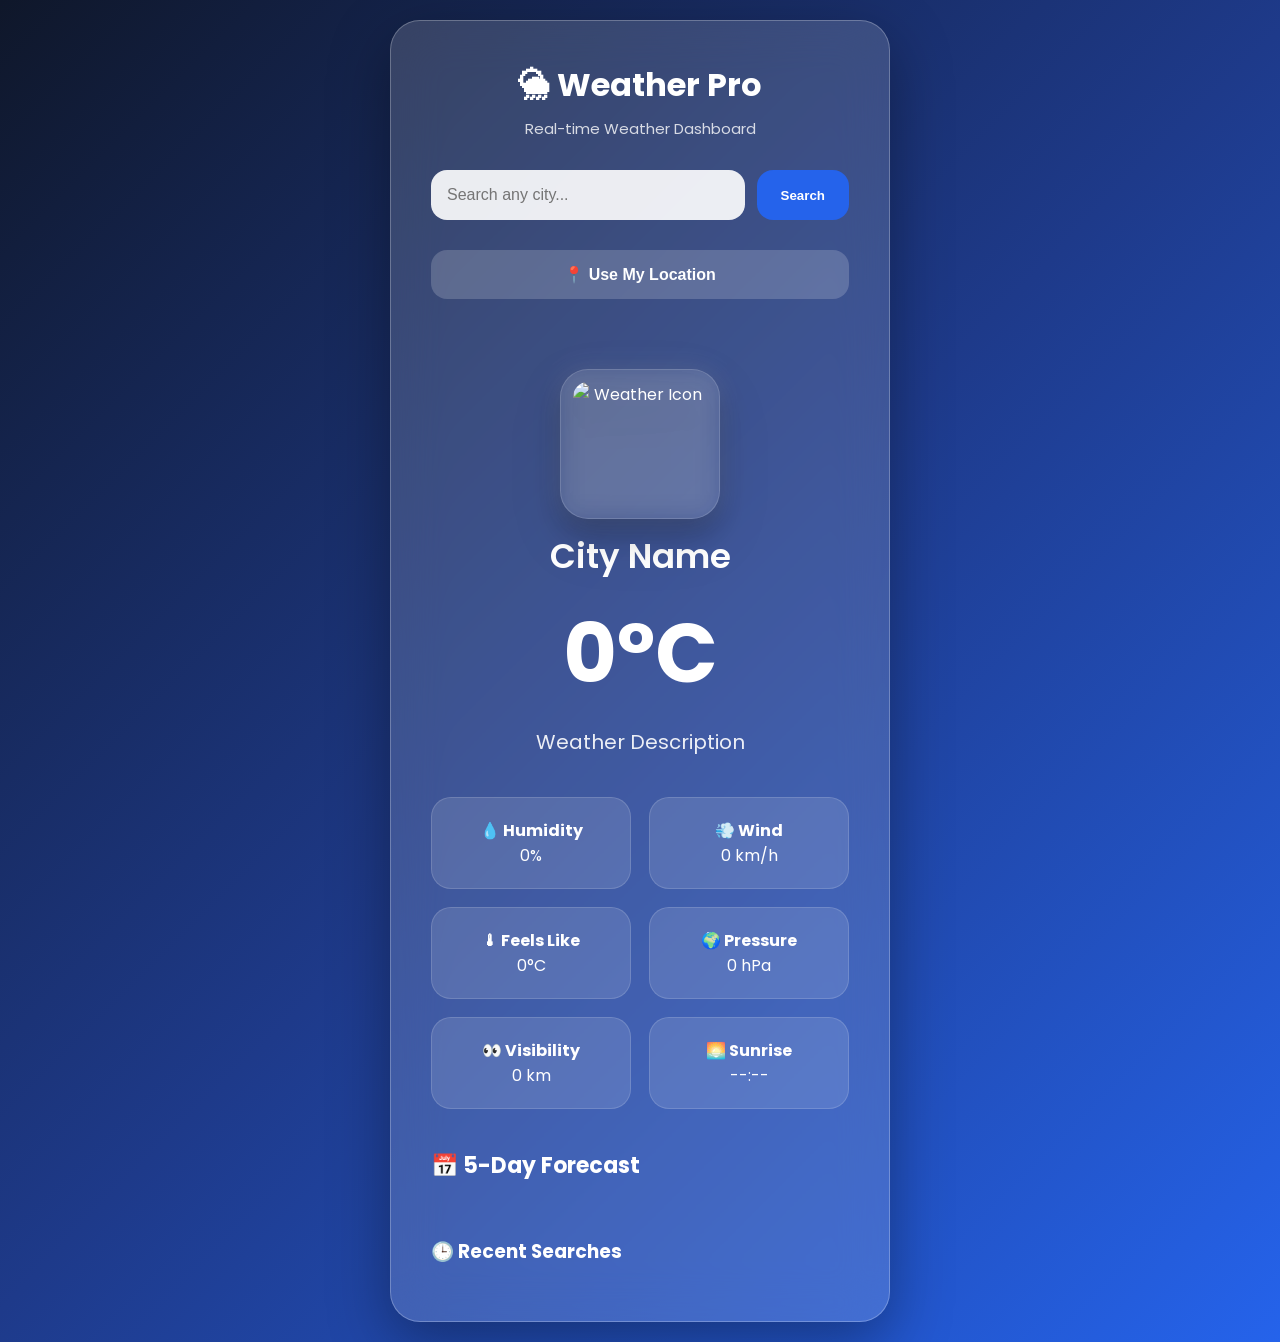
==== index.html @ 5128f506 "Initial Weather Pro" ====
<!DOCTYPE html>
<html lang="en">

<head>
    <meta charset="UTF-8">
    <meta name="viewport" content="width=device-width, initial-scale=1.0">
    <title>weather-pro</title>
    <link rel="stylesheet" href="style.css">
    <link href="https://fonts.googleapis.com/css2?family=Poppins:wght@300;400;500;600;700&display=swap" rel="stylesheet">
</head>

<body>

    <div id="weatherScene">
        <div id="lightning" class="lightning"></div>
    </div>

    <div class="container">
        <div class="weather-card">

            <div class="header">
                <h1>🌦 Weather Pro</h1>
                <p>Real-time Weather Dashboard</p>
            </div>

            <div class="search-box">
                <input type="text" id="cityInput" placeholder="Search any city...">
                <button id="searchBtn">Search</button>
            </div>

            <button id="locationBtn" class="location-btn">
                📍 Use My Location
            </button>

            <div class="top-section">
                <img id="weatherIcon" class="weather-logo" src="images/Weather-Icon.png" alt="Weather Icon">
                <h2 id="cityName">City Name</h2>
                <h1 id="temperature">0°C</h1>
                <p id="description">Weather Description</p>
            </div>

            <div class="details">
                <div class="detail-card">
                    <h4>💧 Humidity</h4>
                    <p id="humidity">0%</p>
                </div>
                <div class="detail-card">
                    <h4>💨 Wind</h4>
                    <p id="wind">0 km/h</p>
                </div>
                <div class="detail-card">
                    <h4>🌡 Feels Like</h4>
                    <p id="feelsLike">0°C</p>
                </div>
                <div class="detail-card">
                    <h4>🌍 Pressure</h4>
                    <p id="pressure">0 hPa</p>
                </div>
                <div class="detail-card">
                    <h4>👀 Visibility</h4>
                    <p id="visibility">0 km</p>
                </div>
                <div class="detail-card">
                    <h4>🌅 Sunrise</h4>
                    <p id="sunrise">--:--</p>
                </div>
            </div>

            <div class="forecast">
                <h3>📅 5-Day Forecast</h3>
                <div id="forecastContainer" class="forecast-container"></div>
            </div>

            <div class="history">
                <h3>🕒 Recent Searches</h3>
                <div id="historyContainer" class="history-container"></div>
            </div>

        </div>
    </div>

    <script src="script.js"></script>

</body>

</html>
---- style.css ----
*{
    margin:0;
    padding:0;
    box-sizing:border-box;
}

body{
    font-family:"Poppins",sans-serif;

    min-height:100vh;

    display:flex;
    justify-content:center;
    align-items:center;

    background:linear-gradient(
        135deg,
        #0F172A,
        #1E3A8A,
        #2563EB
    );

    transition: background 0.8s ease;

    padding:20px;
}

.container{
    width:100%;
    display:flex;
    justify-content:center;
}

.weather-card{

    width:100%;
    max-width:500px;

    background:rgba(255,255,255,.15);

    backdrop-filter:blur(25px);

    border:1px solid rgba(255,255,255,.25);

    border-radius:30px;

    padding:40px;

    color:white;

    text-align:center;

    box-shadow:
        0 20px 60px rgba(0,0,0,.35);

}

h1{
    margin-bottom:25px;
}

.search-box{

    display:flex;

    gap:12px;

    margin:30px 0;

}

.search-box input{

    flex:1;

    padding:16px;

    border:none;

    outline:none;

    border-radius:16px;

    font-size:16px;

    background:rgba(255,255,255,.9);

}

.search-box button{

    padding:16px 24px;

    border:none;

    border-radius:16px;

    cursor:pointer;

    font-weight:600;

    background:#2563EB;

    color:white;

    transition:.3s;

}

.search-box button:hover{

    transform:translateY(-2px);

    background:#1D4ED8;

}

.details{

    display:grid;

    grid-template-columns:repeat(2,1fr);

    gap:18px;

    margin-top:35px;

}

.detail-card{

    background:rgba(255,255,255,.12);

    border:1px solid rgba(255,255,255,.15);

    border-radius:20px;

    padding:20px;

    transition:.3s;

}

.detail-card:hover{

    transform:translateY(-5px);

    background:rgba(255,255,255,.18);

}

/*========== WEATHER BACKGROUNDS ==========*/

body.clear{
    background:linear-gradient(135deg,#4FACFE,#00F2FE);
}

body.clouds{
    background:linear-gradient(135deg,#757F9A,#D7DDE8);
}

body.rain{
    background:linear-gradient(135deg,#3A6073,#16222A);
}

body.snow{
    background:linear-gradient(135deg,#E6DADA,#274046);
}

body.thunderstorm{
    background:linear-gradient(135deg,#232526,#414345);
}

body.mist{
    background:linear-gradient(135deg,#606C88,#3F4C6B);
}

.top-section{

    margin:40px 0;

}

.top-section img{

    width:160px;

    margin-bottom:10px;

    filter:drop-shadow(0 10px 20px rgba(0,0,0,.25));

}

.top-section h2{

    margin-top:12px;

    font-size:34px;

    font-weight:600;

}

.top-section h1{

    font-size:82px;

    font-weight:700;

    margin:10px 0;

}

.top-section p{

    margin-top:12px;

    font-size:20px;

    opacity:.9;

}

@media(max-width:600px){

    .weather-card{

        padding:25px;

    }

    .top-section img{

        width:120px;

    }

    .top-section h1{

        font-size:58px;

    }

    .top-section h2{

        font-size:28px;

    }

}

/*========== HEADER ==========*/

.header{

    margin-bottom:25px;

}

.header h1{

    font-size:32px;

    margin-bottom:8px;

}

.header p{

    opacity:.8;

    font-size:15px;

}

.location-btn{

    width:100%;

    padding:15px;

    border:none;

    border-radius:16px;

    cursor:pointer;

    font-size:16px;

    font-weight:600;

    margin-bottom:30px;

    background:rgba(255,255,255,.18);

    color:white;

    transition:.3s;

}

.location-btn:hover{

    background:rgba(255,255,255,.28);

}

/*========== FORECAST ==========*/

.forecast{

    margin-top:40px;

    text-align:left;

}

.forecast h3{

    margin-bottom:20px;

    font-size:22px;

}

.forecast-container{

    display:grid;

    gap:15px;

}

.forecast-card{

    display:flex;

    justify-content:space-between;

    align-items:center;

    padding:15px 20px;

    background:rgba(255,255,255,.12);

    border:1px solid rgba(255,255,255,.15);

    border-radius:16px;

}

/*========== SEARCH HISTORY ==========*/

.history{

    margin-top:35px;

    text-align:left;

}

.history h3{

    margin-bottom:15px;

}

.history-container{

    display:flex;

    flex-wrap:wrap;

    gap:10px;

}

.history-item{

    padding:10px 18px;

    border-radius:30px;

    background:rgba(255,255,255,.15);

    cursor:pointer;

    transition:.3s;

}

.history-item:hover{

    background:rgba(255,255,255,.30);

}

.weather-logo{

    width:150px;

    height:150px;

    object-fit:contain;

    padding:12px;

    border-radius:28px;

    margin:20px auto;

    display:block;

    box-shadow:
    0 15px 30px rgba(0,0,0,.25),
    0 0 25px rgba(255,255,255,.12);

    transition:.4s;

    border:1px solid rgba(255,255,255,.15);

    background:rgba(255,255,255,.08);

    backdrop-filter:blur(12px);

}

.weather-logo:hover{

    transform:
        translateY(-5px)
        scale(1.05);

}

@keyframes float{

    0%{

        transform:translateY(0);

    }

    50%{

        transform:translateY(-8px);

    }

    100%{

        transform:translateY(0);

    }

}

.weather-logo{

    animation:float 4s ease-in-out infinite;

}

#weatherScene{

    position:fixed;

    top:0;
    left:0;

    width:100%;
    height:100%;

    overflow:hidden;

    pointer-events:none;

    z-index:0;

}

.container{

    position:relative;

    z-index:10;

}

.rain-drop{

    position:absolute;

    width:2px;

    height:22px;

    background:rgba(255,255,255,.75);

    border-radius:20px;

    animation:rainFall linear infinite;

}

@keyframes rainFall {

    from {
        transform: translate(-20px,-100px) rotate(12deg);
    }

    to {
        transform: translate(80px,110vh) rotate(12deg);
    }

}

.cloud{

    position:absolute;

    width:320px;
    height:110px;

    background: rgba(75, 85, 100, .65);

    border-radius:100px;

    filter:blur(6px);

    left:-500px;

    animation:cloudMove linear infinite;

    box-shadow:
    0 10px 30px rgba(0,0,0,.25),
    inset 0 -8px 20px rgba(0,0,0,.15);

}

.cloud::before{

    content:"";

    position:absolute;

    width:110px;

    height:110px;

    background:inherit;

    border-radius:50%;

    top:-40px;

    left:35px;

}

.cloud::after{

    content:"";

    position:absolute;

    width:130px;

    height:130px;

    background:inherit;

    border-radius:50%;

    top:-55px;

    right:30px;

}

@keyframes cloudMove{

    from{
        transform:translateX(0);
    }

    to{
        transform:translateX(calc(100vw + 1200px));
    }

}

.lightning{

    position:fixed;

    inset:0;

    background:white;

    opacity:0;

    pointer-events:none;

    z-index:100;

}

.flash{

    animation:flash .2s ease;
}

@keyframes flash{

    0%{opacity:0;}

    20%{opacity:.95;}

    50%{opacity:.25;}

    100%{opacity:0;}

}

body.day.clear{
    background:linear-gradient(135deg,#6EC6FF,#B3E5FC,#E1F5FE);
}

body.day.clouds{
    background:linear-gradient(135deg,#90A4AE,#CFD8DC,#ECEFF1);
}

body.day.rain{
    background:linear-gradient(135deg,#3A6073,#16222A);
}

body.day.snow{
    background:linear-gradient(135deg,#DCEEFF,#F8FBFF);
}

body.day.mist{
    background:linear-gradient(135deg,#AEBBC7,#DDE5EC);
}

body.night.clear{
    background:linear-gradient(135deg,#071A3D,#102B63,#1A4588);
}

body.night.clouds{
    background:linear-gradient(135deg,#1B2735,#354458,#4A6078);
}

body.night.rain{
    background:linear-gradient(135deg,#050B14,#15263F);
}

body.night.thunderstorm{
    background:linear-gradient(135deg,#000814,#111827);
}

body.night.snow{
    background:linear-gradient(135deg,#2C3E50,#4B6584);
}

body.night.mist{
    background:linear-gradient(135deg,#263238,#455A64);
}

/* =========================================
   PHASE 1 - DAY / NIGHT SCENE
========================================= */

.sun{
    position:absolute;
    top:70px;
    right:80px;

    width:120px;
    height:120px;

    border-radius:50%;

    background:#FFD54F;

    box-shadow:
        0 0 60px rgba(255,220,120,.8),
        0 0 120px rgba(255,220,120,.4);

    animation:
        sunFloat 5s ease-in-out infinite;

    z-index:2;
}

.sun::before{

    content:"";

    position:absolute;

    inset:-25px;

    border-radius:50%;

    background:
    repeating-conic-gradient(
        rgba(255,240,150,.7) 0deg 8deg,
        transparent 8deg 18deg
    );

    animation:sunRotate 30s linear infinite;

}

@keyframes sunRotate{

    from{
        transform:rotate(0deg);
    }

    to{
        transform:rotate(360deg);
    }

}

@keyframes sunFloat{

    0%,100%{
        transform:translateY(0px);
    }

    50%{
        transform:translateY(-10px);
    }

}

/* ==========================
        MOON
========================== */

.moon{

    position:absolute;

    top:40px;
    right:60px;

    width:110px;
    height:110px;

    border-radius:50%;

    background:#FFF8D6;

    box-shadow:
        0 0 25px rgba(255,255,255,.8),
        0 0 80px rgba(255,255,255,.35);

    animation:moonFloat 6s ease-in-out infinite;

    z-index:2;

}

.moon::after{

    content:"";

    position:absolute;

    width:95px;
    height:95px;

    border-radius:50%;   

    top:8px;
    left:32px;

}

/* ==========================
          STARS
========================== */

.star{

    position:absolute;

    width:3px;

    height:3px;

    border-radius:50%;

    background:white;

    box-shadow:
        0 0 10px white;

    animation:
        twinkle 2s ease-in-out infinite;

}

@keyframes twinkle{

    0%{

        opacity:.2;
        transform:scale(.6);

    }

    100%{

        opacity:1;
        transform:scale(1.4);

    }

}

/*==============================
        REAL LIGHTNING
==============================*/

.lightning-bolt{

    position:absolute;

    top:-40px;

    width:120px;

    height:520px;

    opacity:0;

    z-index:90;

    filter:
        drop-shadow(0 0 10px #fff)
        drop-shadow(0 0 25px #9ddcff);

    clip-path:polygon(
        48% 0,
        62% 18%,
        52% 18%,
        72% 42%,
        56% 42%,
        82% 100%,
        38% 60%,
        52% 60%,
        28% 30%,
        42% 30%
    );

    background:
        linear-gradient(
            to bottom,
            #ffffff,
            #dff3ff,
            #9fd8ff
        );

}

.lightning-bolt.show{

    animation:
        boltFlash .28s ease;

}

@keyframes boltFlash{

    0%{

        opacity:0;

        transform:scaleY(.7);

    }

    15%{

        opacity:1;

    }

    50%{

        opacity:.8;

    }

    100%{

        opacity:0;

    }

}

/*==============================
        RAIN SPLASHES
==============================*/

.rain-splash{

    position:absolute;

    bottom:0;

    width:12px;

    height:6px;

    border:2px solid rgba(255,255,255,.75);

    border-top:none;

    border-radius:0 0 12px 12px;

    opacity:0;

    transform:scale(.2);

}

.rain-splash.show{

    animation:splash .55s linear;

}

@keyframes splash{

    0%{

        opacity:0;

        transform:scale(.2);

    }

    25%{

        opacity:1;

        transform:scale(1);

    }

    100%{

        opacity:0;

        transform:scale(2);

    }

}

/*==============================
        WIND PARTICLES
==============================*/

.wind{

    position:absolute;

    width:65px;

    height:3px;

    border-radius:100px;

    background:
    linear-gradient(
        90deg,
        transparent,
        rgba(255,255,255,.85),
        transparent
    );

    filter:blur(.5px);

    animation:windMove linear infinite;

    pointer-events:none;

}

.wind::before{

    content:"";

    position:absolute;

    right:18px;

    top:-7px;

    width:28px;

    height:2px;

    border-radius:100px;

    background:rgba(255,255,255,.45);

}

.wind::after{

    content:"";

    position:absolute;

    right:5px;

    top:7px;

    width:18px;

    height:2px;

    border-radius:100px;

    background:rgba(255,255,255,.35);

}

@keyframes windMove{

    from{

        transform:
            translateX(0);

    }

    to{

        transform:
            translateX(calc(100vw + 900px));

    }

}

/*==============================
            RAINBOW
==============================*/

.rainbow{

    position:absolute;

    left:50%;

    bottom:8%;

    transform:translateX(-50%);

    width:520px;

    height:260px;

    border-radius:520px 520px 0 0;

    overflow:hidden;

    opacity:0;

    animation:
        rainbowFade 3s ease forwards;

    pointer-events:none;

}

.rainbow::before{

    content:"";

    position:absolute;

    inset:0;

    border-radius:inherit;

    background:
    conic-gradient(
        from 180deg,
        red,
        orange,
        yellow,
        lime,
        cyan,
        blue,
        violet,
        red
    );

    -webkit-mask:
        radial-gradient(circle at bottom,
        transparent 0 58%,
        #000 59% 70%,
        transparent 71%);

            mask:
        radial-gradient(circle at bottom,
        transparent 0 58%,
        #000 59% 70%,
        transparent 71%);

    filter:

        saturate(1.4)

        blur(.4px);

}

@keyframes rainbowFade{

    0%{

        opacity:0;

        transform:
        translateX(-50%)
        scale(.9);

    }

    35%{

        opacity:.95;

    }

    100%{

        opacity:.75;

        transform:
        translateX(-50%)
        scale(1);

    }

}

/*==============================
      CINEMATIC SNOW
==============================*/

.snowflake{

    position:absolute;

    border-radius:50%;

    background:white;

    box-shadow:

        0 0 8px rgba(255,255,255,.9);

    animation:

        snowFall linear infinite;

}

@keyframes snowFall{

    0%{

        transform:
            translateX(0)
            translateY(-50px)
            rotate(0deg);

    }

    50%{

        transform:

            translateX(var(--drift))

            translateY(55vh)

            rotate(180deg);

    }

    100%{

        transform:

            translateX(calc(var(--drift)*-.5))

            translateY(110vh)

            rotate(360deg);

    }

}

/*==============================
        CINEMATIC FOG
==============================*/

.fog-layer{

    position:absolute;

    left:-40%;

    width:180%;

    height:150px;

    border-radius:50%;

    background:

    radial-gradient(

        ellipse at center,

        rgba(255,255,255,.95),

        rgba(255,255,255,.35),

        transparent

    );

    filter:blur(35px);

    animation:fogMove linear infinite;

}

@keyframes fogMove{

    from{

        transform:

        translateX(-10%);

    }

    to{

        transform:

        translateX(15%);

    }

}
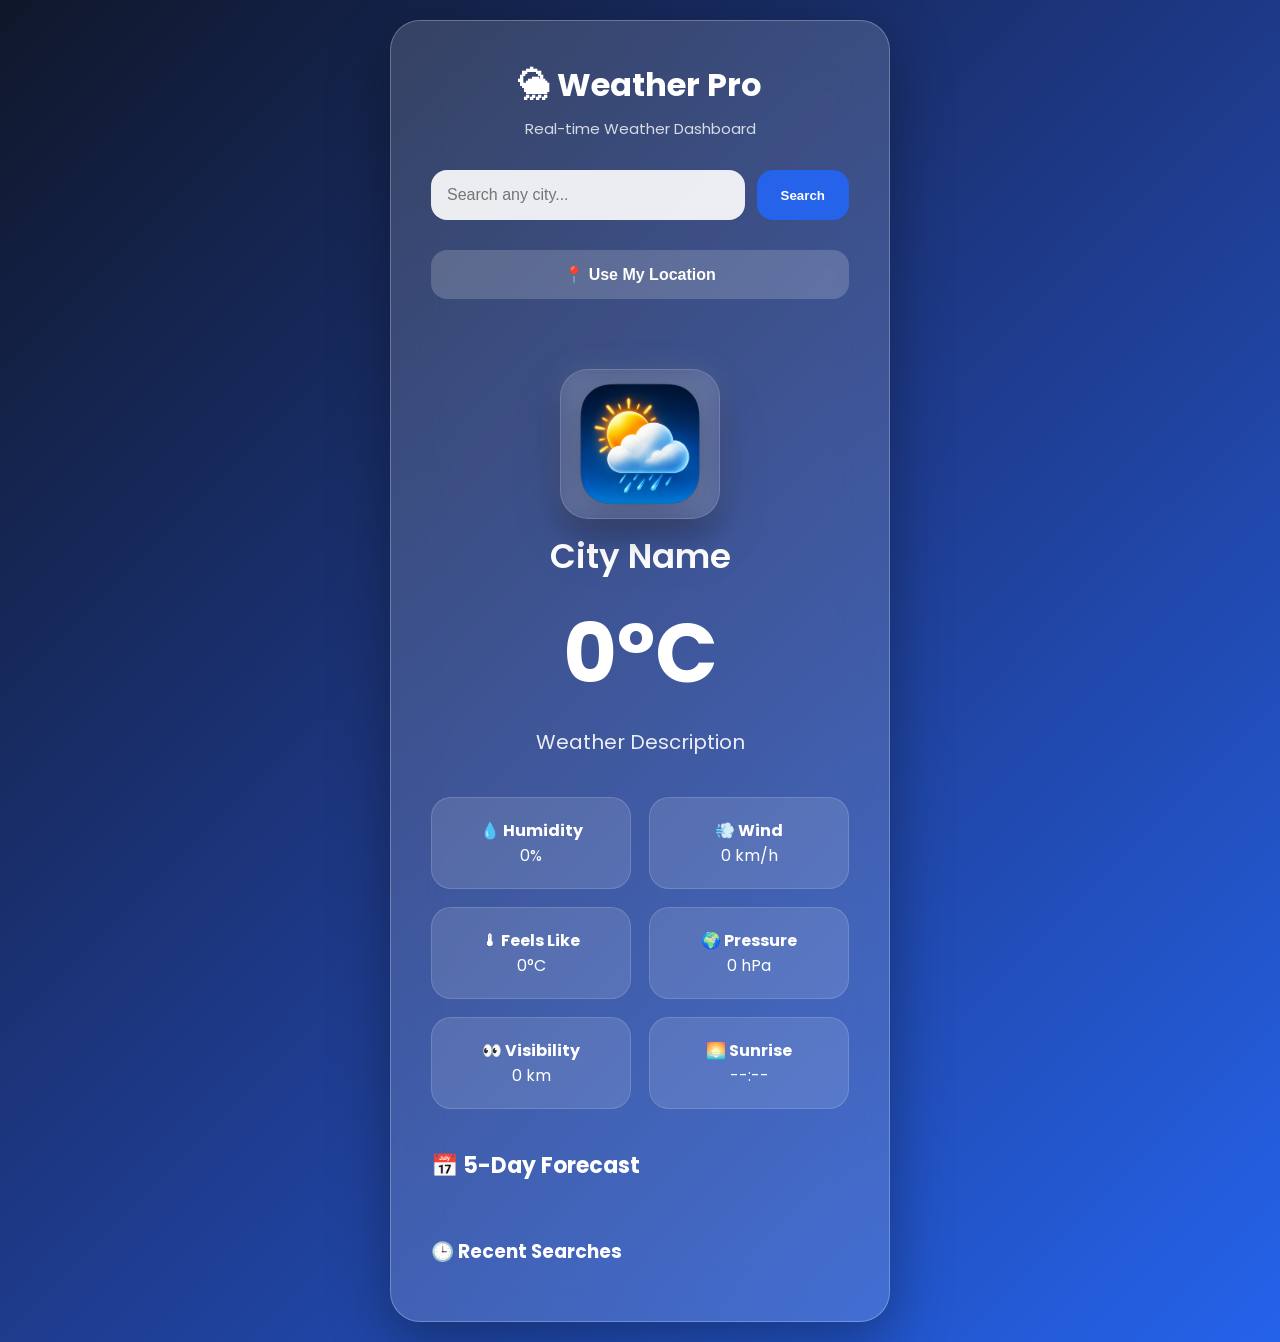
==== commit 40f3f44a: "Improved weather UI" ====
--- a/index.html
+++ b/index.html
@@ -33,7 +33,7 @@
             </button>
 
             <div class="top-section">
-                <img id="weatherIcon" class="weather-logo" src="images/Weather-Icon.png" alt="Weather Icon">
+                <img id="weatherIcon" class="weather-logo" src="images/Weather-icon.png" alt="Weather Icon">
                 <h2 id="cityName">City Name</h2>
                 <h1 id="temperature">0°C</h1>
                 <p id="description">Weather Description</p>
